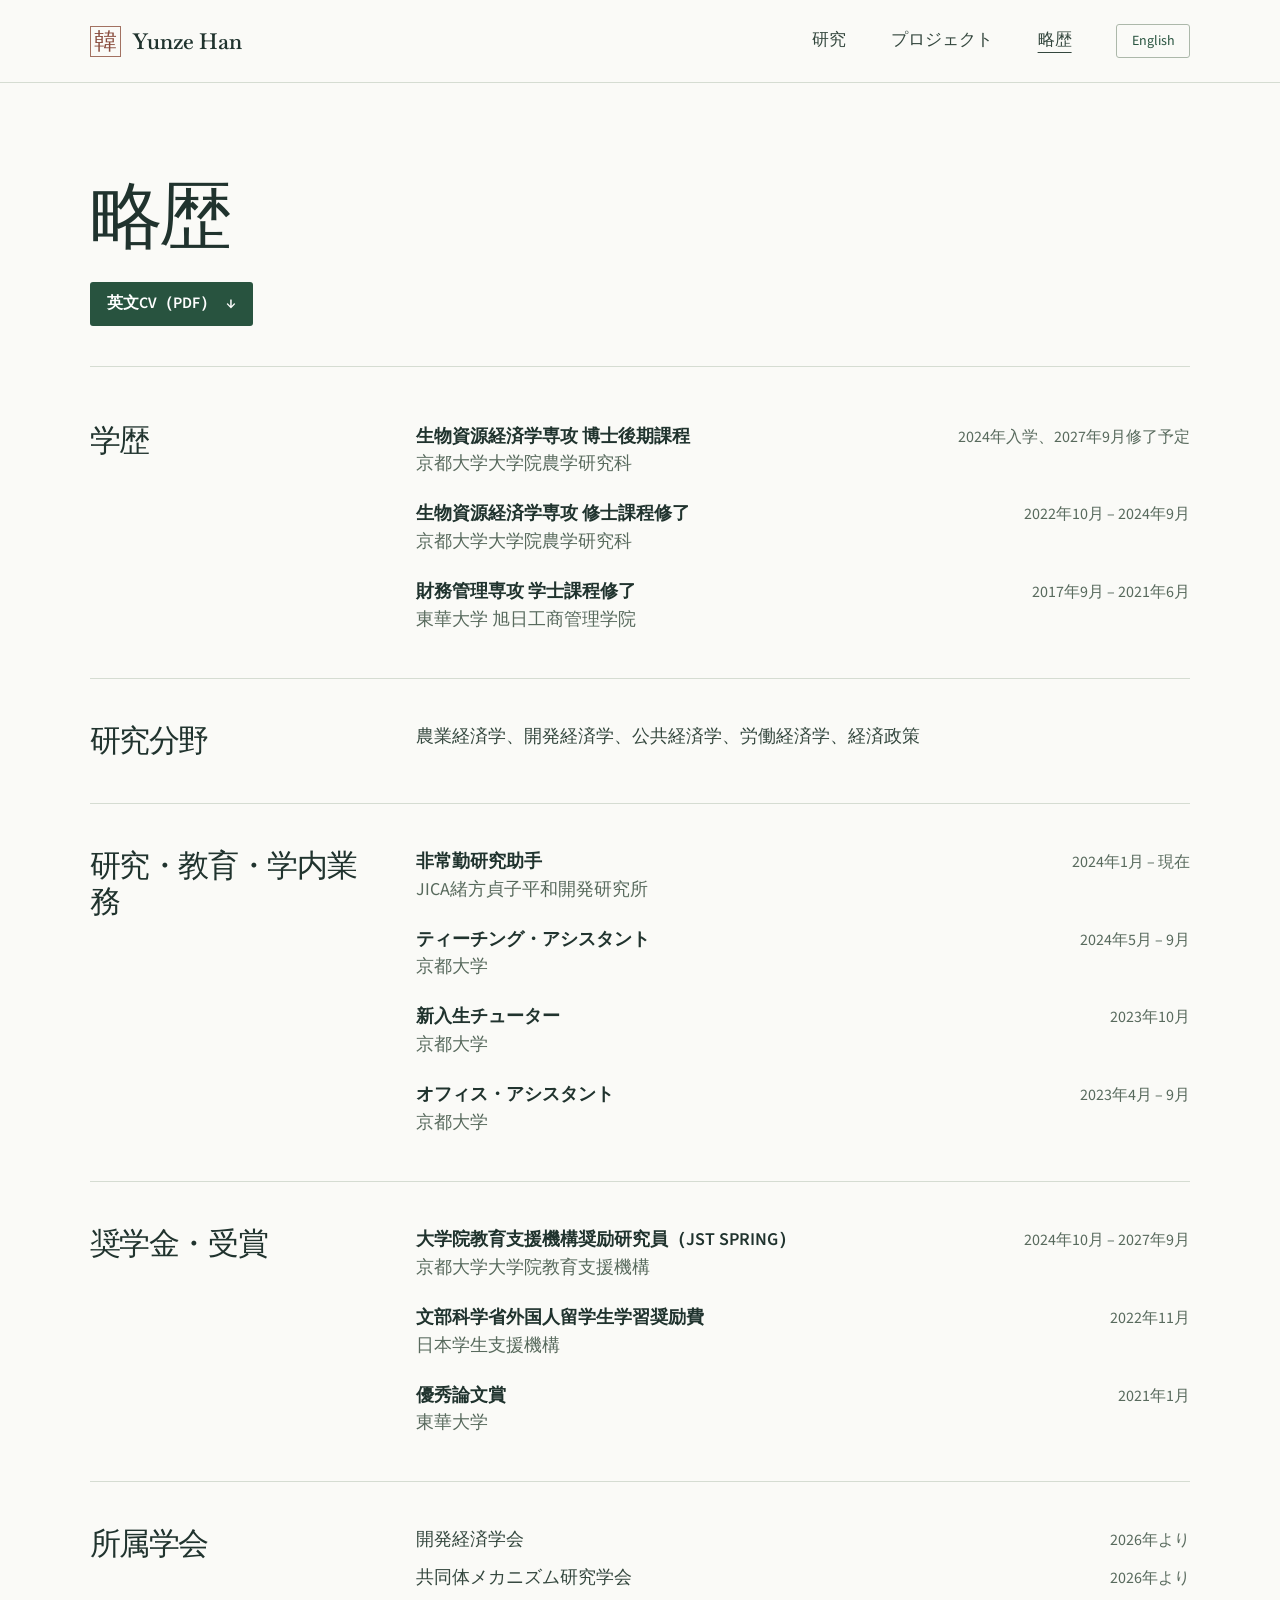
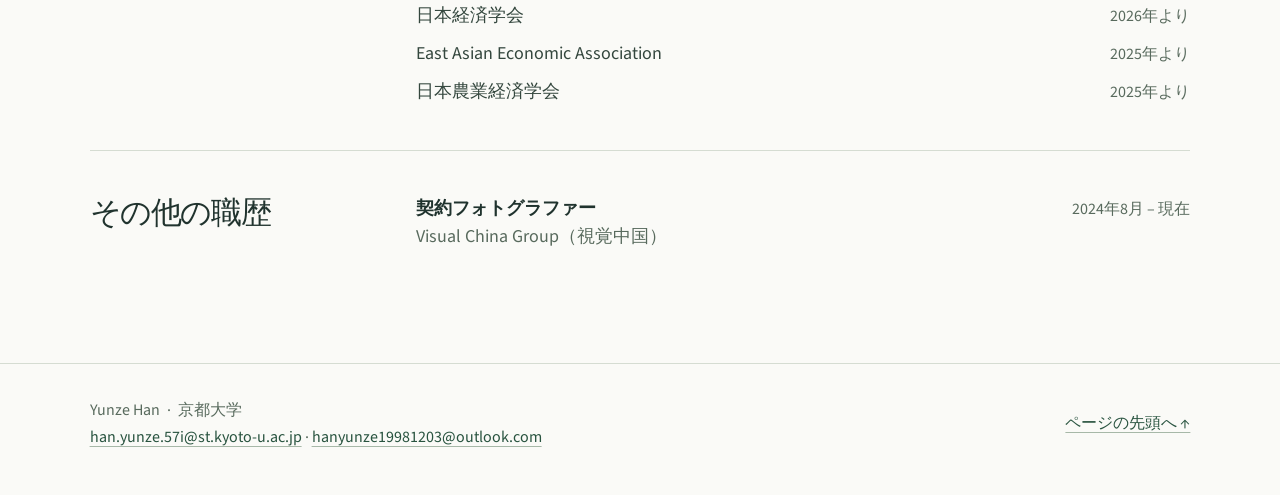
==== cv-ja.html @ 94452098 "Publish bilingual academic homepage for Yunze Han" ====
<!doctype html>
<html lang="ja">
<head>
  <meta charset="utf-8">
  <meta name="viewport" content="width=device-width, initial-scale=1">
  <meta name="theme-color" content="#fafaf7">
  <meta name="description" content="京都大学大学院で農業経済学・開発経済学を研究する韓運澤のホームページ。学術論文、ワーキングペーパー、調査プロジェクト、略歴を掲載しています。">
  <title>韓 運澤 | 略歴</title>
  <link rel="alternate" hreflang="en" href="cv.html">
  <link rel="alternate" hreflang="ja" href="cv-ja.html">
  <link rel="alternate" hreflang="x-default" href="cv.html">
  <link rel="icon" href="assets/favicon.png" type="image/png">
  <link rel="stylesheet" href="assets/style.css">
  <script src="assets/language.js" defer></script>
  <script type="application/ld+json">{"@context": "https://schema.org", "@type": "Person", "name": "Yunze Han", "alternateName": ["韩运泽", "韓 運澤"], "email": "mailto:han.yunze.57i@st.kyoto-u.ac.jp", "affiliation": {"@type": "CollegeOrUniversity", "name": "Kyoto University"}, "sameAs": ["https://orcid.org/0009-0006-6268-6986", "https://researchmap.jp/yunzehan"]}</script>
</head>
<body id="top" class="page-cv">
  <a class="skip-link" href="#main">本文へ移動</a>
  <header class="masthead"><div class="wrap masthead-inner">
    <a class="brand" href="ja.html" aria-label="韓運澤のホームページ"><span class="seal" aria-hidden="true" lang="ja">韓</span><span lang="en">Yunze Han</span></a>
    <nav aria-label="メインナビゲーション"><a href="research-ja.html">研究</a><a href="projects-ja.html">プロジェクト</a><a href="cv-ja.html" aria-current="page">略歴</a>
      <a class="language-switch" href="cv.html" hreflang="en" lang="en"
         aria-label="Read in English">English</a>
    </nav></div></header>
  <main id="main"><div class="wrap page-intro"><h1>略歴</h1><a class="primary-link" href="assets/yunze-han-cv.pdf">英文CV（PDF） <span aria-hidden="true">↓</span></a></div><div class="wrap cv-list"><section class="cv-group" id="education" data-position><h2>学歴</h2><div><ul class="cv-rows"><li><div><strong>生物資源経済学専攻 博士後期課程</strong><span>京都大学大学院農学研究科</span></div><span class="cv-date">2024年入学、2027年9月修了予定</span></li><li><div><strong>生物資源経済学専攻 修士課程修了</strong><span>京都大学大学院農学研究科</span></div><span class="cv-date">2022年10月 – 2024年9月</span></li><li><div><strong>財務管理専攻 学士課程修了</strong><span>東華大学 旭日工商管理学院</span></div><span class="cv-date">2017年9月 – 2021年6月</span></li></ul></div></section><section class="cv-group" id="interests" data-position><h2>研究分野</h2><div><p>農業経済学、開発経済学、公共経済学、労働経済学、経済政策</p></div></section><section class="cv-group" id="appointments" data-position><h2>研究・教育・学内業務</h2><div><ul class="cv-rows"><li><div><strong>非常勤研究助手</strong><span>JICA緒方貞子平和開発研究所</span></div><span class="cv-date">2024年1月 – 現在</span></li><li><div><strong>ティーチング・アシスタント</strong><span>京都大学</span></div><span class="cv-date">2024年5月 – 9月</span></li><li><div><strong>新入生チューター</strong><span>京都大学</span></div><span class="cv-date">2023年10月</span></li><li><div><strong>オフィス・アシスタント</strong><span>京都大学</span></div><span class="cv-date">2023年4月 – 9月</span></li></ul></div></section><section class="cv-group" id="awards" data-position><h2>奨学金・受賞</h2><div><ul class="cv-rows"><li><div><strong>大学院教育支援機構奨励研究員（JST SPRING）</strong><span>京都大学大学院教育支援機構</span></div><span class="cv-date">2024年10月 – 2027年9月</span></li><li><div><strong>文部科学省外国人留学生学習奨励費</strong><span>日本学生支援機構</span></div><span class="cv-date">2022年11月</span></li><li><div><strong>優秀論文賞</strong><span>東華大学</span></div><span class="cv-date">2021年1月</span></li></ul></div></section><section class="cv-group" id="memberships" data-position><h2>所属学会</h2><div><ul class="memberships"><li><span>開発経済学会</span><span class="cv-date">2026年より</span></li><li><span>共同体メカニズム研究学会</span><span class="cv-date">2026年より</span></li><li><span>日本経済学会</span><span class="cv-date">2026年より</span></li><li><span>East Asian Economic Association</span><span class="cv-date">2025年より</span></li><li><span>日本農業経済学会</span><span class="cv-date">2025年より</span></li></ul></div></section><section class="cv-group" id="other-experience" data-position><h2>その他の職歴</h2><div><ul class="cv-rows"><li><div><strong>契約フォトグラファー</strong><span>Visual China Group（視覚中国）</span></div><span class="cv-date">2024年8月 – 現在</span></li></ul></div></section></div></main>
  <footer class="footer"><div class="wrap footer-inner">
    <div><span lang="en">Yunze Han</span><span class="footer-dot" aria-hidden="true"> · </span>京都大学
      <p><a href="mailto:han.yunze.57i@st.kyoto-u.ac.jp">han.yunze.57i@st.kyoto-u.ac.jp</a> · <a href="mailto:hanyunze19981203@outlook.com">hanyunze19981203@outlook.com</a></p></div>
    <a class="back-link" href="#top">ページの先頭へ ↑</a>
  </div></footer>
</body></html>
---- assets/style.css ----
@font-face {
  font-family: Baskervville;
  src: url("baskervville-latin.woff2") format("woff2");
  font-weight: 400 700;
  font-display: swap;
}
@font-face {
  font-family: "Source Sans 3";
  src: url("source-sans-3-latin.woff2") format("woff2");
  font-weight: 300 800;
  font-display: swap;
}

:root {
  --paper: #fafaf7;
  --white: #fffefa;
  --ink: #20332e;
  --body: #34473e;
  --muted: #586a5d;
  --green: #28533f;
  --clay: #884b3c;
  --rule: #d5dcd2;
  --serif: Baskervville, Georgia, "Yu Mincho", "Hiragino Mincho ProN", serif;
  --sans: "Source Sans 3", "Yu Gothic", "Hiragino Kaku Gothic ProN", Meiryo, sans-serif;
  color-scheme: light;
}
* { box-sizing: border-box; }
html { scroll-padding-top: 101px; }
body { margin: 0; background: var(--paper); color: var(--body); font: 400 18px/1.6 var(--sans); -webkit-text-size-adjust: 100%; }
.wrap { width: min(1120px, 86%); margin-inline: auto; }
h1, h2, h3, p, ul { margin: 0; }
h1, h2, h3 { color: var(--ink); font: 400 1em/1.17 var(--serif); }
h1, h2 { letter-spacing: -.045em; }
a { color: var(--green); text-underline-offset: .24em; text-decoration-thickness: 1px; }
a:hover, summary:hover { color: var(--clay); }
a:focus-visible, summary:focus-visible { outline: 2px solid var(--clay); outline-offset: 5px; border-radius: 2px; }
::selection { background: #dbe7d7; color: var(--ink); }
ul { list-style: none; padding: 0; }
.skip-link { position: fixed; z-index: 6; top: 8px; left: 12px; padding: 8px 15px; background: white; transform: translateY(-150%); }
.skip-link:focus { transform: none; }

.masthead { position: sticky; top: 0; z-index: 3; border-bottom: 1px solid var(--rule); background: var(--paper); }
.masthead-inner, .brand, .masthead nav, .profile-links, .section-top, .footer-inner, .jump-links { display: flex; align-items: center; }
.masthead-inner { min-height: 82px; justify-content: space-between; gap: 20px; }
.brand { gap: 12px; color: var(--ink); font: 600 22px/1.2 var(--serif); text-decoration: none; white-space: nowrap; }
.seal { display: grid; place-items: center; width: 31px; height: 31px; border: 1px solid #a27161; color: var(--clay); font: 400 23px/1 "Yu Mincho","Hiragino Mincho ProN",serif; }
.masthead nav { gap: clamp(19px, 3.5vw, 48px); }
.masthead nav a { padding: 6px 0; color: var(--body); font-size: 17px; text-decoration: none; }
.masthead nav a:hover, .masthead nav a[aria-current] { text-decoration: underline; text-underline-offset: .42em; }
.masthead nav .language-switch { min-width: 74px; border: 1px solid #acb8aa; border-radius: 3px; padding: 5px 12px; text-align: center; color: var(--green); font-size: 14px; }
.masthead nav .language-switch:hover { text-decoration: none; background: #ebf0e8; }

.profile { background: var(--white); border-bottom: 1px solid var(--rule); }
.profile-inner { display: grid; grid-template-columns: minmax(0, 1fr) minmax(205px, 28%); align-items: center; gap: clamp(60px, 10vw, 140px); padding-block: clamp(62px, 7.4vw, 106px); }
.affiliation, .small-label, .pub-year { color: var(--clay); font: 600 14px/1.4 var(--sans); }
.affiliation, .small-label { letter-spacing: .095em; text-transform: uppercase; }
.profile h1 { display: flex; flex-wrap: wrap; align-items: baseline; gap: 2px 19px; margin-block: 14px 16px; font-size: clamp(57px, 6.15vw, 88px); line-height: 1.07; }
.other-name { color: var(--muted); font: 400 23px/1.3 "Yu Mincho","Hiragino Mincho ProN",Georgia,serif; letter-spacing: .055em; }
.role { color: var(--ink); font-size: clamp(20px, 1.9vw, 25px); line-height: 1.4; }
.bio { max-width: 52ch; margin-top: 21px; font-size: clamp(18px, 1.5vw, 21px); line-height: 1.65; }
.profile-links { flex-wrap: wrap; gap: 10px 26px; margin-top: 28px; }
.profile-links a, .text-link, .primary-link { font-weight: 600; }
.profile-links a { font-size: 17px; text-decoration-color: #9eafa2; }
.arrow { margin-left: 1px; font-size: .85em; }
.portrait-frame { width: 100%; max-width: 285px; justify-self: center; }
.portrait-frame img { display: block; width: 100%; height: auto; aspect-ratio: 5 / 6; object-fit: cover; border-radius: 3px; }

.page-section { padding-block: clamp(54px, 6.4vw, 88px); }
.page-section + .page-section { border-top: 1px solid var(--rule); }
.section-top { align-items: baseline; justify-content: space-between; gap: 16px; margin-bottom: 18px; }
.section-top h2, .project h2 { font-size: clamp(34px, 3.5vw, 48px); }
.section-top .text-link { white-space: nowrap; font-size: 17px; }
.paper { padding-block: 32px 35px; }
.paper + .paper { border-top: 1px solid var(--rule); }
.paper:last-child { padding-bottom: 0; }
.paper-line { display: grid; grid-template-columns: minmax(0, 1fr) 145px; gap: clamp(35px, 6vw, 90px); align-items: start; }
.journal { display: flex; gap: 11px; flex-wrap: wrap; align-items: baseline; margin-bottom: 12px; color: var(--muted); font-size: 17px; }
.pub-year { padding-right: 12px; border-right: 1px solid var(--rule); letter-spacing: .03em; }
.paper h3 { max-width: 41ch; font-size: clamp(25px, 2.17vw, 32px); letter-spacing: -.025em; line-height: 1.29; }
.paper h3 a { color: var(--ink); text-decoration: none; }
.paper h3 a:hover { color: var(--green); text-decoration: underline; }
.authors { margin-top: 11px; color: var(--body); font-size: 17px; line-height: 1.55; }
.authors strong { font-weight: 600; }
.author-note, .meeting-note { color: var(--muted); }
.paper-action { justify-self: end; padding-top: 4px; }
.article-link, .request-link, .primary-link { display: inline-flex; align-items: center; gap: 10px; font-size: 16px; white-space: nowrap; }
.article-link { padding: 7px 14px; border: 1px solid #a4b4a5; border-radius: 3px; text-decoration: none; font-weight: 600; }
.article-link:hover { border-color: var(--green); background: #ebf0e8; }
.request-link { text-decoration-color: #a6b5a6; }
.paper-details { max-width: 760px; }
.disclosure { margin-top: 13px; font-size: 16px; }
.disclosure + .disclosure { margin-top: 5px; }
summary { color: var(--green); width: fit-content; cursor: pointer; }
.paper-summary { max-width: 64ch; padding: 12px 0 0 16px; }
.version-link { display: inline-block; margin: 6px 0 0 16px; }
.meetings { margin: 12px 0 0 6px; padding-left: 15px; border-left: 2px solid var(--rule); }
.meetings li { display: grid; grid-template-columns: 5em minmax(0, 1fr); gap: 8px; margin-top: 9px; }
.meetings a { text-decoration-color: #afbdae; }
.meeting-date, .cv-date { color: var(--muted); font-variant-numeric: tabular-nums; }
.early-title { margin-top: 2px; font-size: 15px; }
.early-title p { margin-top: 5px; font-style: italic; }

.page-intro { padding-block: clamp(56px, 7vw, 100px) 40px; border-bottom: 1px solid var(--rule); }
.page-intro h1 { font-size: clamp(48px, 5.7vw, 78px); }
.intro-text { max-width: 55ch; margin-top: 23px; font-size: 21px; }
.jump-links { flex-wrap: wrap; gap: 15px 30px; margin-top: 26px; font-size: 18px; }
.primary-link { margin-top: 24px; padding: 9px 17px; color: #fff; background: var(--green); border-radius: 3px; text-decoration: none; }
.primary-link:hover { color: #fff; background: #183d2b; }
.project-list, .cv-list { padding-block: 12px 68px; }
.project, .cv-group { display: grid; grid-template-columns: minmax(160px, 26%) minmax(0, 1fr); gap: 40px; padding-block: 44px; }
.project + .project, .cv-group + .cv-group { border-top: 1px solid var(--rule); }
.project .small-label { padding-top: 9px; }
.project h2 { max-width: 30ch; font-size: clamp(30px, 2.9vw, 40px); }
.project div > p { max-width: 60ch; margin-top: 20px; font-size: 20px; line-height: 1.75; }
.cv-group h2 { font-size: clamp(26px, 2.4vw, 33px); }
.cv-rows li, .memberships li { display: flex; justify-content: space-between; align-items: baseline; gap: 6px 24px; line-height: 1.55; }
.cv-rows li + li { margin-top: 22px; }
.memberships li + li { margin-top: 10px; }
.cv-rows strong { display: block; color: var(--ink); font-weight: 600; }
.cv-rows li div > span { display: block; color: var(--muted); }
.cv-date { flex: 0 0 auto; font-size: 16px; text-align: right; }
.footer { border-top: 1px solid var(--rule); }
.footer-inner { justify-content: space-between; gap: 20px; padding-block: 34px 44px; color: var(--muted); font-size: 16px; }
.footer a { overflow-wrap: anywhere; text-decoration-color: #a7b8a8; }
.footer-dot { margin-inline: 4px; }
.footer p { margin-top: 2px; }
.back-link { flex: none; }
html[lang="ja"] .profile h1 { font-size: clamp(45px, 5vw, 67px); letter-spacing: .02em; }
html[lang="ja"] .other-name { font-family: var(--serif); letter-spacing: -.025em; }
html[lang="ja"] .bio, html[lang="ja"] .project div > p { line-height: 1.9; }
html[lang="ja"] .meetings li { grid-template-columns: 6.1em minmax(0,1fr); }

@media (max-width: 850px) {
  .wrap { width: 89%; }
  .profile-inner { gap: 38px; grid-template-columns: minmax(0, 1fr) minmax(170px, 28%); }
  .paper-line { gap: 28px; grid-template-columns: minmax(0, 1fr) auto; }
  .cv-rows li { display: block; }
  .cv-rows .cv-date { display: block; margin-top: 3px; text-align: left; }
}
@media (max-width: 620px) {
  html { scroll-padding-top: 83px; }
  .wrap { width: calc(100% - 40px); }
  .masthead-inner { min-height: 68px; gap: 10px; }
  .brand { font-size: 19px; gap: 6px; }
  .seal { width: 26px; height: 26px; font-size: 18px; }
  .masthead nav { gap: 14px; }
  .masthead nav a { font-size: 15px; }
  .masthead nav .language-switch { min-width: 0; padding: 4px 8px; }
  .profile-inner { display: grid; grid-template-columns: minmax(0,1fr) 100px; gap: 14px; padding-block: 36px 41px; }
  .profile-copy { display: contents; }
  .affiliation, .profile h1, .role { grid-column: 1; }
  .affiliation { grid-row: 1; font-size: 12px; }
  .profile h1 { grid-row: 2; margin: 0; font-size: clamp(36px,8.4vw,53px); gap: 6px 10px; }
  .other-name { font-size: 16px; }
  .role { grid-row: 3; font-size: 17px; }
  .portrait-frame { grid-column: 2; grid-row: 1 / 4; align-self: start; width: 100px; }
  .bio, .profile-links { grid-column: 1 / -1; }
  .bio { margin-top: 4px; font-size: 18px; }
  .profile-links { margin-top: 4px; gap: 8px 23px; }
  .page-section { padding-block: 40px; }
  .section-top { flex-wrap: wrap; margin-bottom: 2px; }
  .section-top h2 { font-size: 33px; }
  .section-top .text-link { font-size: 15px; }
  .paper { padding-block: 27px; }
  .paper-line { grid-template-columns: 1fr; gap: 12px; }
  .paper h3 { font-size: 25px; }
  .paper-action { justify-self: start; padding: 0; }
  .journal { margin-bottom: 8px; font-size: 16px; }
  .authors { margin-top: 8px; }
  .article-link { padding: 4px 10px; }
  .page-intro { padding-block: 45px 32px; }
  .project, .cv-group { display: block; padding-block: 32px; }
  .project .small-label { margin-bottom: 12px; padding: 0; }
  .project div > p { font-size: 18px; }
  .cv-group h2 { margin-bottom: 22px; }
  .cv-list, .project-list { padding-bottom: 36px; }
  .footer-inner { align-items: flex-start; padding-block: 24px 30px; flex-wrap: wrap; }
}
@media (max-width: 395px) {
  .brand .seal { display: none; }
  .masthead nav { gap: 10px; }
  .profile-inner { grid-template-columns: minmax(0,1fr) 84px; gap: 10px 12px; }
  .portrait-frame { width: 84px; }
  .meetings li, html[lang="ja"] .meetings li { grid-template-columns: 1fr; gap: 0; }
  .memberships li { display: block; }
  .memberships .cv-date { display: block; text-align: left; }
}
@media print {
  :root { --paper: white; --white: white; --ink: black; --body: black; }
  body { font-size: 11pt; }
  .masthead, .skip-link, .portrait-frame, .profile-links, .paper-action, .text-link, .primary-link, .back-link, .jump-links { display: none; }
  .wrap { width: 100%; }
  .profile-inner, .page-intro, .paper-line, .project, .cv-group, .footer-inner { display: block; padding-block: 12px; }
  .page-section, .paper { padding-block: 15px; }
  .paper, .project, .cv-rows li { break-inside: avoid; }
  h2, h3 { break-after: avoid; }
}
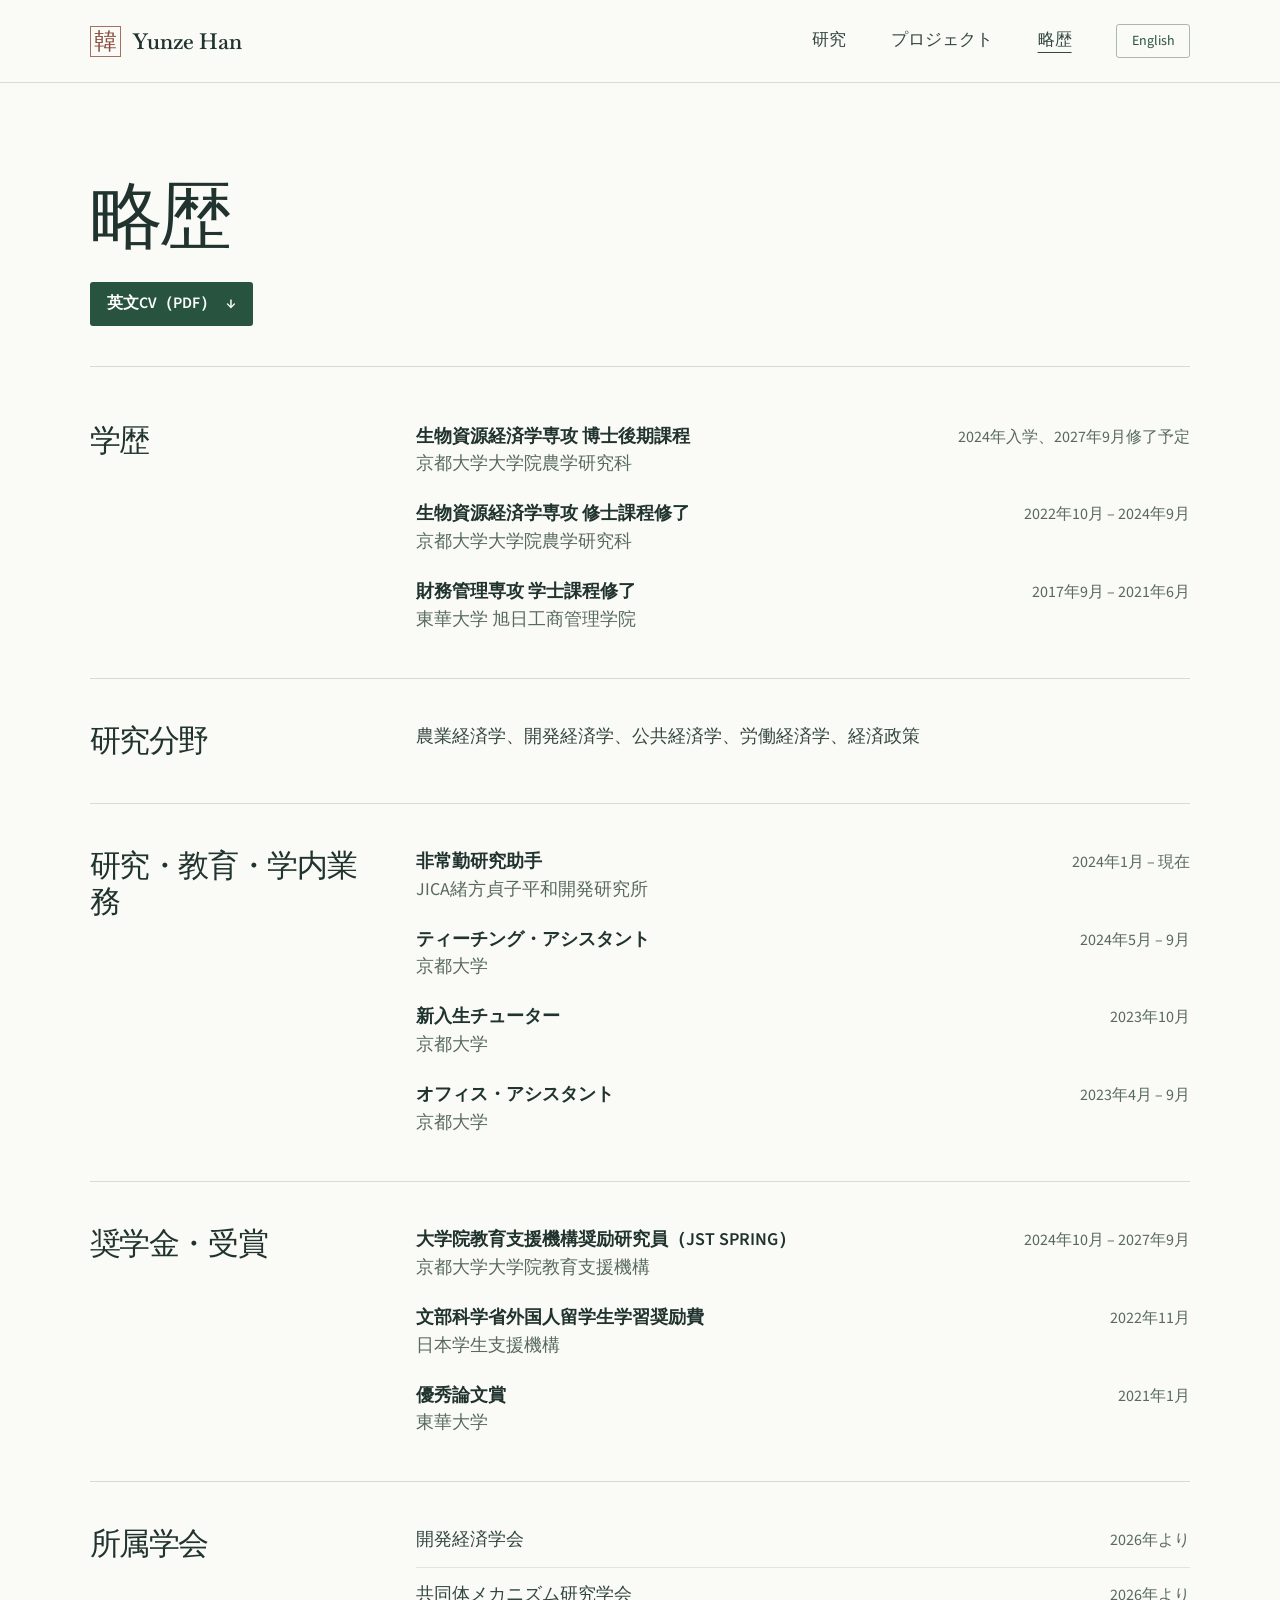
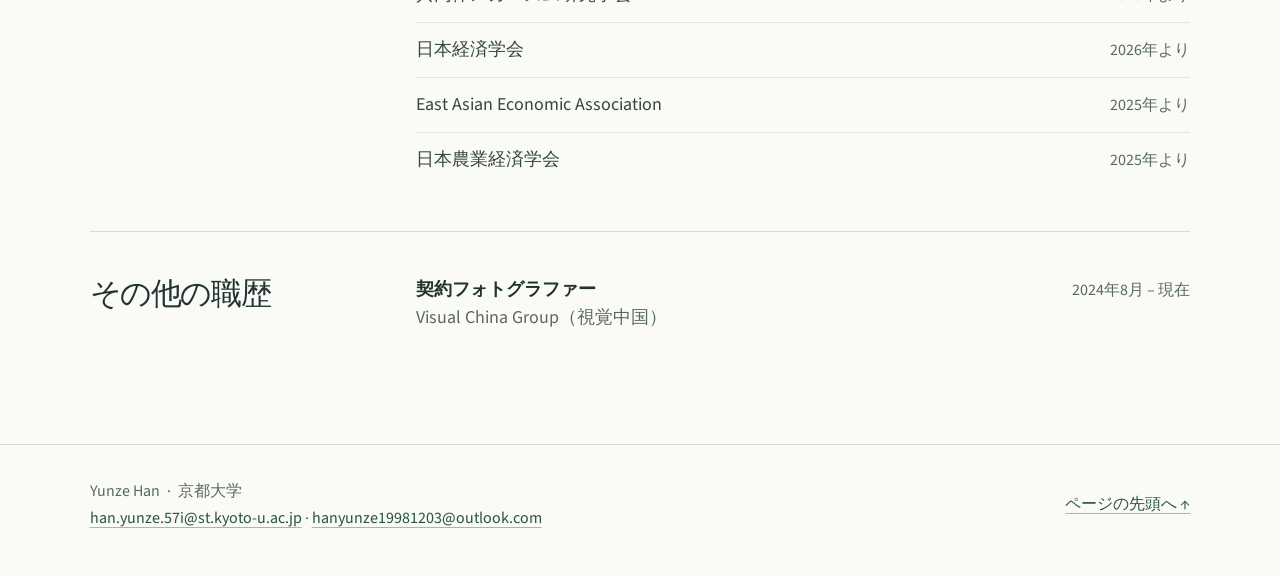
==== commit a199f4ed: "Give each academic membership its own row in the web and PDF CVs" ====
--- a/cv-ja.html
+++ b/cv-ja.html
@@ -10,8 +10,8 @@
   <link rel="alternate" hreflang="ja" href="cv-ja.html">
   <link rel="alternate" hreflang="x-default" href="cv.html">
   <link rel="icon" href="assets/favicon.png" type="image/png">
-  <link rel="stylesheet" href="assets/style.css">
-  <script src="assets/language.js" defer></script>
+  <link rel="stylesheet" href="assets/style.css?v=b4f1ecc1">
+  <script src="assets/language.js?v=a3bcfcbc" defer></script>
   <script type="application/ld+json">{"@context": "https://schema.org", "@type": "Person", "name": "Yunze Han", "alternateName": ["韩运泽", "韓 運澤"], "email": "mailto:han.yunze.57i@st.kyoto-u.ac.jp", "affiliation": {"@type": "CollegeOrUniversity", "name": "Kyoto University"}, "sameAs": ["https://orcid.org/0009-0006-6268-6986", "https://researchmap.jp/yunzehan"]}</script>
 </head>
 <body id="top" class="page-cv">
--- a/assets/style.css
+++ b/assets/style.css
@@ -115,7 +115,14 @@
 .cv-group h2 { font-size: clamp(26px, 2.4vw, 33px); }
 .cv-rows li, .memberships li { display: flex; justify-content: space-between; align-items: baseline; gap: 6px 24px; line-height: 1.55; }
 .cv-rows li + li { margin-top: 22px; }
-.memberships li + li { margin-top: 10px; }
+.memberships li {
+  display: grid;
+  grid-template-columns: minmax(0, 1fr) 7em;
+  column-gap: clamp(30px, 5vw, 78px);
+  padding-block: 13px;
+}
+.memberships li:first-child { padding-top: 0; }
+.memberships li + li { border-top: 1px solid #e0e5dd; }
 .cv-rows strong { display: block; color: var(--ink); font-weight: 600; }
 .cv-rows li div > span { display: block; color: var(--muted); }
 .cv-date { flex: 0 0 auto; font-size: 16px; text-align: right; }
@@ -173,6 +180,8 @@
   .project .small-label { margin-bottom: 12px; padding: 0; }
   .project div > p { font-size: 18px; }
   .cv-group h2 { margin-bottom: 22px; }
+  .memberships li { grid-template-columns: 1fr; row-gap: 3px; padding-block: 12px; }
+  .memberships .cv-date { text-align: left; }
   .cv-list, .project-list { padding-bottom: 36px; }
   .footer-inner { align-items: flex-start; padding-block: 24px 30px; flex-wrap: wrap; }
 }
@@ -182,8 +191,6 @@
   .profile-inner { grid-template-columns: minmax(0,1fr) 84px; gap: 10px 12px; }
   .portrait-frame { width: 84px; }
   .meetings li, html[lang="ja"] .meetings li { grid-template-columns: 1fr; gap: 0; }
-  .memberships li { display: block; }
-  .memberships .cv-date { display: block; text-align: left; }
 }
 @media print {
   :root { --paper: white; --white: white; --ink: black; --body: black; }
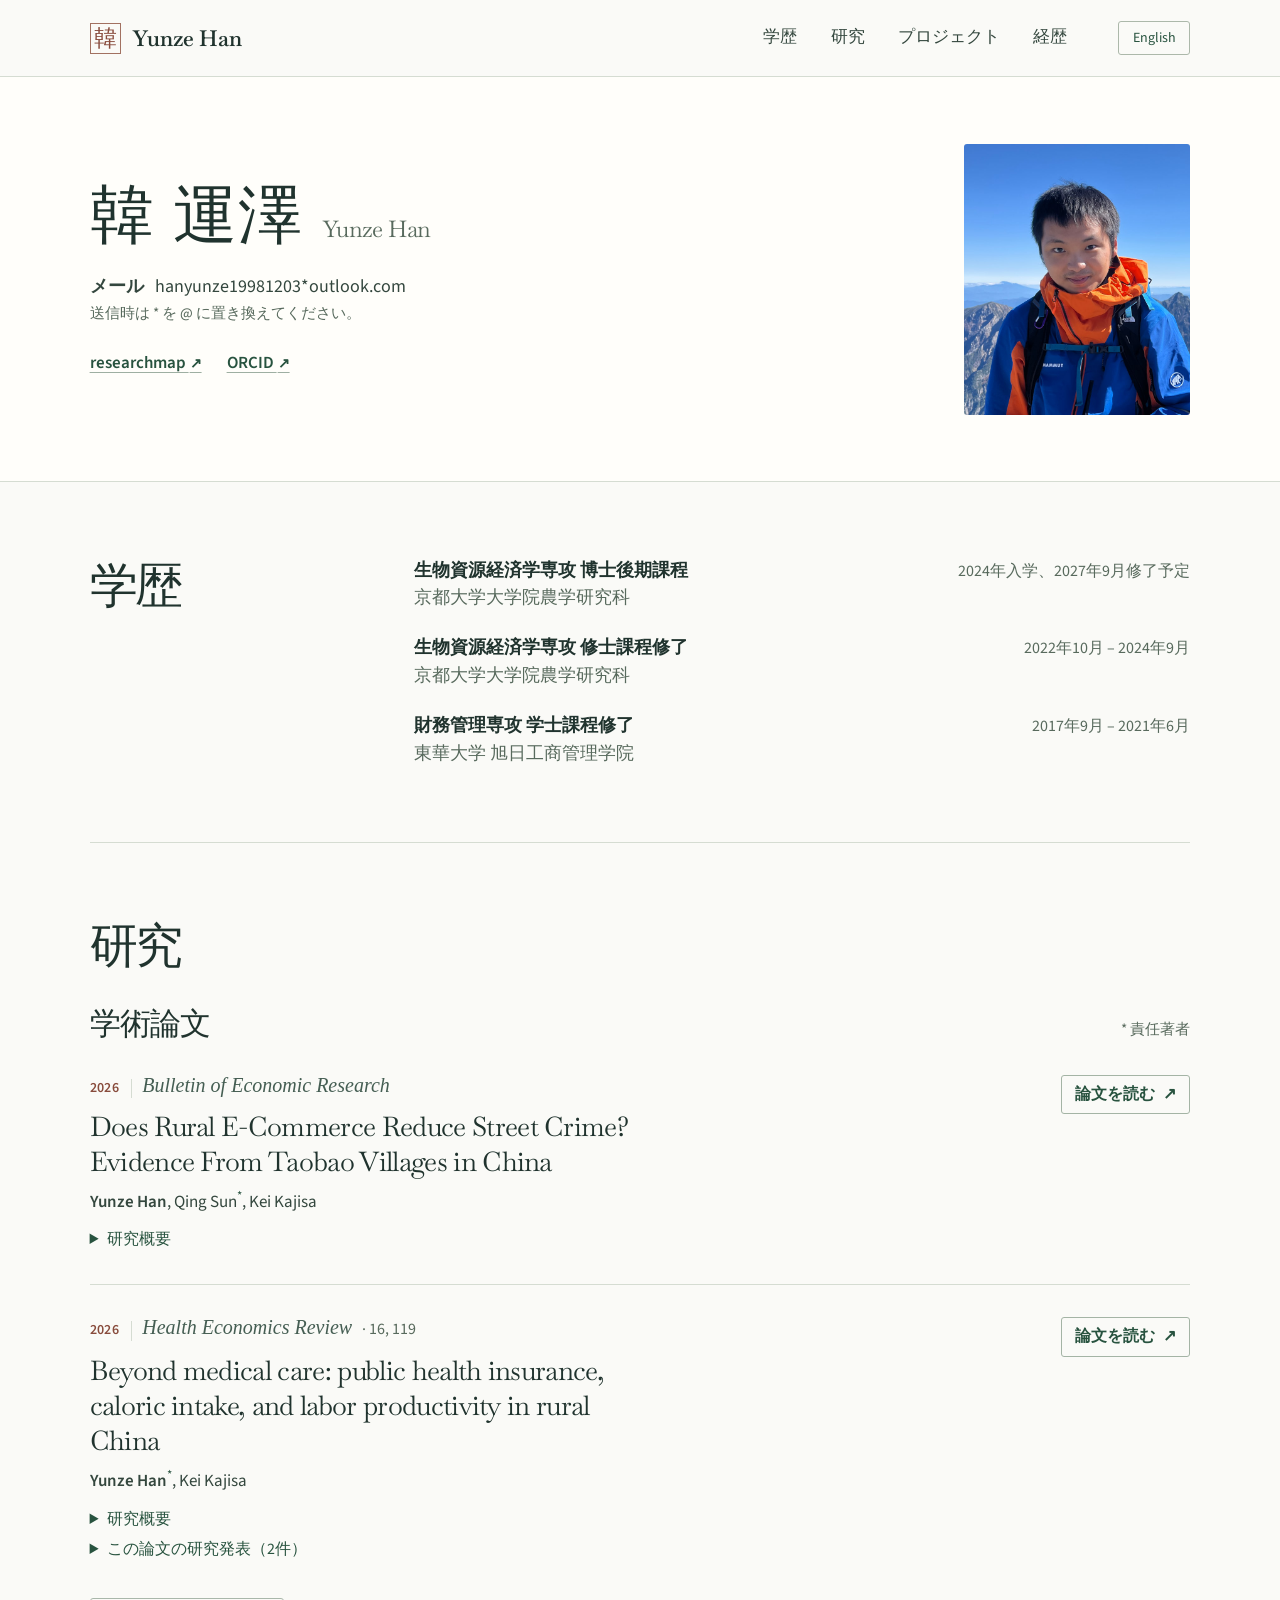
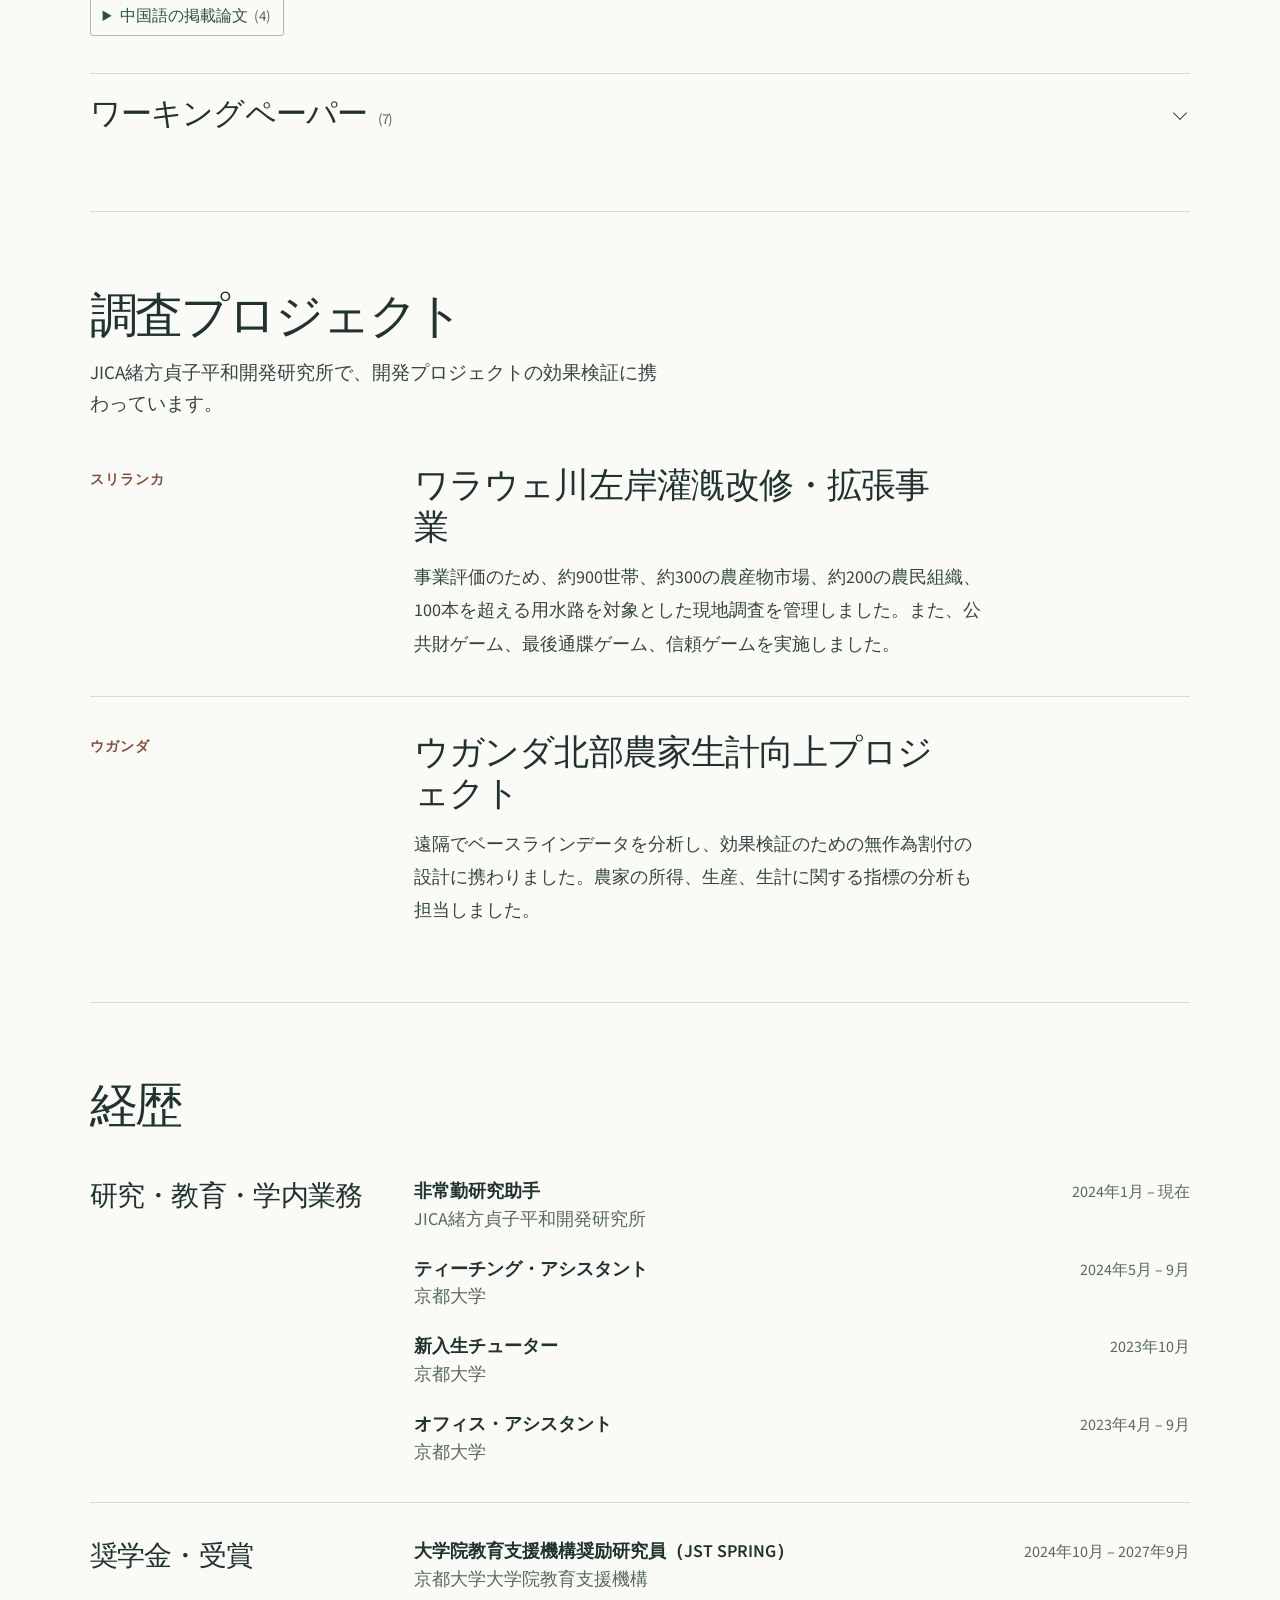
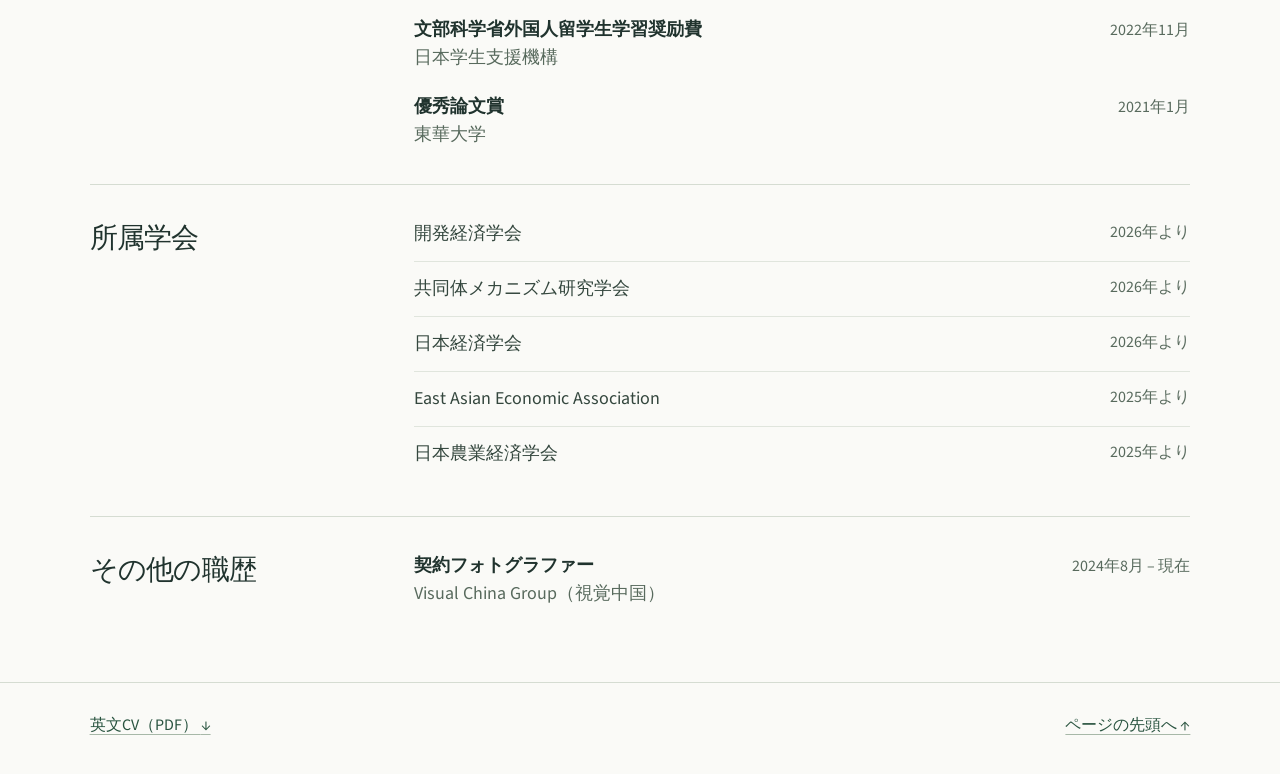
==== commit 6c1a86cf: "Present education and research on a single bilingual academic homepage" ====
--- a/cv-ja.html
+++ b/cv-ja.html
@@ -1,31 +1,9 @@
 <!doctype html>
-<html lang="ja">
-<head>
-  <meta charset="utf-8">
-  <meta name="viewport" content="width=device-width, initial-scale=1">
-  <meta name="theme-color" content="#fafaf7">
-  <meta name="description" content="京都大学大学院で農業経済学・開発経済学を研究する韓運澤のホームページ。学術論文、ワーキングペーパー、調査プロジェクト、略歴を掲載しています。">
-  <title>韓 運澤 | 略歴</title>
-  <link rel="alternate" hreflang="en" href="cv.html">
-  <link rel="alternate" hreflang="ja" href="cv-ja.html">
-  <link rel="alternate" hreflang="x-default" href="cv.html">
-  <link rel="icon" href="assets/favicon.png" type="image/png">
-  <link rel="stylesheet" href="assets/style.css?v=b4f1ecc1">
-  <script src="assets/language.js?v=a3bcfcbc" defer></script>
-  <script type="application/ld+json">{"@context": "https://schema.org", "@type": "Person", "name": "Yunze Han", "alternateName": ["韩运泽", "韓 運澤"], "email": "mailto:han.yunze.57i@st.kyoto-u.ac.jp", "affiliation": {"@type": "CollegeOrUniversity", "name": "Kyoto University"}, "sameAs": ["https://orcid.org/0009-0006-6268-6986", "https://researchmap.jp/yunzehan"]}</script>
-</head>
-<body id="top" class="page-cv">
-  <a class="skip-link" href="#main">本文へ移動</a>
-  <header class="masthead"><div class="wrap masthead-inner">
-    <a class="brand" href="ja.html" aria-label="韓運澤のホームページ"><span class="seal" aria-hidden="true" lang="ja">韓</span><span lang="en">Yunze Han</span></a>
-    <nav aria-label="メインナビゲーション"><a href="research-ja.html">研究</a><a href="projects-ja.html">プロジェクト</a><a href="cv-ja.html" aria-current="page">略歴</a>
-      <a class="language-switch" href="cv.html" hreflang="en" lang="en"
-         aria-label="Read in English">English</a>
-    </nav></div></header>
-  <main id="main"><div class="wrap page-intro"><h1>略歴</h1><a class="primary-link" href="assets/yunze-han-cv.pdf">英文CV（PDF） <span aria-hidden="true">↓</span></a></div><div class="wrap cv-list"><section class="cv-group" id="education" data-position><h2>学歴</h2><div><ul class="cv-rows"><li><div><strong>生物資源経済学専攻 博士後期課程</strong><span>京都大学大学院農学研究科</span></div><span class="cv-date">2024年入学、2027年9月修了予定</span></li><li><div><strong>生物資源経済学専攻 修士課程修了</strong><span>京都大学大学院農学研究科</span></div><span class="cv-date">2022年10月 – 2024年9月</span></li><li><div><strong>財務管理専攻 学士課程修了</strong><span>東華大学 旭日工商管理学院</span></div><span class="cv-date">2017年9月 – 2021年6月</span></li></ul></div></section><section class="cv-group" id="interests" data-position><h2>研究分野</h2><div><p>農業経済学、開発経済学、公共経済学、労働経済学、経済政策</p></div></section><section class="cv-group" id="appointments" data-position><h2>研究・教育・学内業務</h2><div><ul class="cv-rows"><li><div><strong>非常勤研究助手</strong><span>JICA緒方貞子平和開発研究所</span></div><span class="cv-date">2024年1月 – 現在</span></li><li><div><strong>ティーチング・アシスタント</strong><span>京都大学</span></div><span class="cv-date">2024年5月 – 9月</span></li><li><div><strong>新入生チューター</strong><span>京都大学</span></div><span class="cv-date">2023年10月</span></li><li><div><strong>オフィス・アシスタント</strong><span>京都大学</span></div><span class="cv-date">2023年4月 – 9月</span></li></ul></div></section><section class="cv-group" id="awards" data-position><h2>奨学金・受賞</h2><div><ul class="cv-rows"><li><div><strong>大学院教育支援機構奨励研究員（JST SPRING）</strong><span>京都大学大学院教育支援機構</span></div><span class="cv-date">2024年10月 – 2027年9月</span></li><li><div><strong>文部科学省外国人留学生学習奨励費</strong><span>日本学生支援機構</span></div><span class="cv-date">2022年11月</span></li><li><div><strong>優秀論文賞</strong><span>東華大学</span></div><span class="cv-date">2021年1月</span></li></ul></div></section><section class="cv-group" id="memberships" data-position><h2>所属学会</h2><div><ul class="memberships"><li><span>開発経済学会</span><span class="cv-date">2026年より</span></li><li><span>共同体メカニズム研究学会</span><span class="cv-date">2026年より</span></li><li><span>日本経済学会</span><span class="cv-date">2026年より</span></li><li><span>East Asian Economic Association</span><span class="cv-date">2025年より</span></li><li><span>日本農業経済学会</span><span class="cv-date">2025年より</span></li></ul></div></section><section class="cv-group" id="other-experience" data-position><h2>その他の職歴</h2><div><ul class="cv-rows"><li><div><strong>契約フォトグラファー</strong><span>Visual China Group（視覚中国）</span></div><span class="cv-date">2024年8月 – 現在</span></li></ul></div></section></div></main>
-  <footer class="footer"><div class="wrap footer-inner">
-    <div><span lang="en">Yunze Han</span><span class="footer-dot" aria-hidden="true"> · </span>京都大学
-      <p><a href="mailto:han.yunze.57i@st.kyoto-u.ac.jp">han.yunze.57i@st.kyoto-u.ac.jp</a> · <a href="mailto:hanyunze19981203@outlook.com">hanyunze19981203@outlook.com</a></p></div>
-    <a class="back-link" href="#top">ページの先頭へ ↑</a>
-  </div></footer>
-</body></html>
+<html lang="ja"><head><meta charset="utf-8"><meta name="viewport" content="width=device-width, initial-scale=1">
+<title>韓 運澤</title><link rel="canonical" href="https://hanyunze000.github.io/ja.html">
+<script>
+const oldAnchor = location.hash;
+const section = !oldAnchor || ["#interests", "#top", "#main"].includes(oldAnchor) ? "#education" : oldAnchor;
+location.replace("ja.html" + section);
+</script><noscript><meta http-equiv="refresh" content="0;url=ja.html#education"></noscript></head>
+<body><p><a href="ja.html#education">ホームページへ移動</a></p></body></html>
